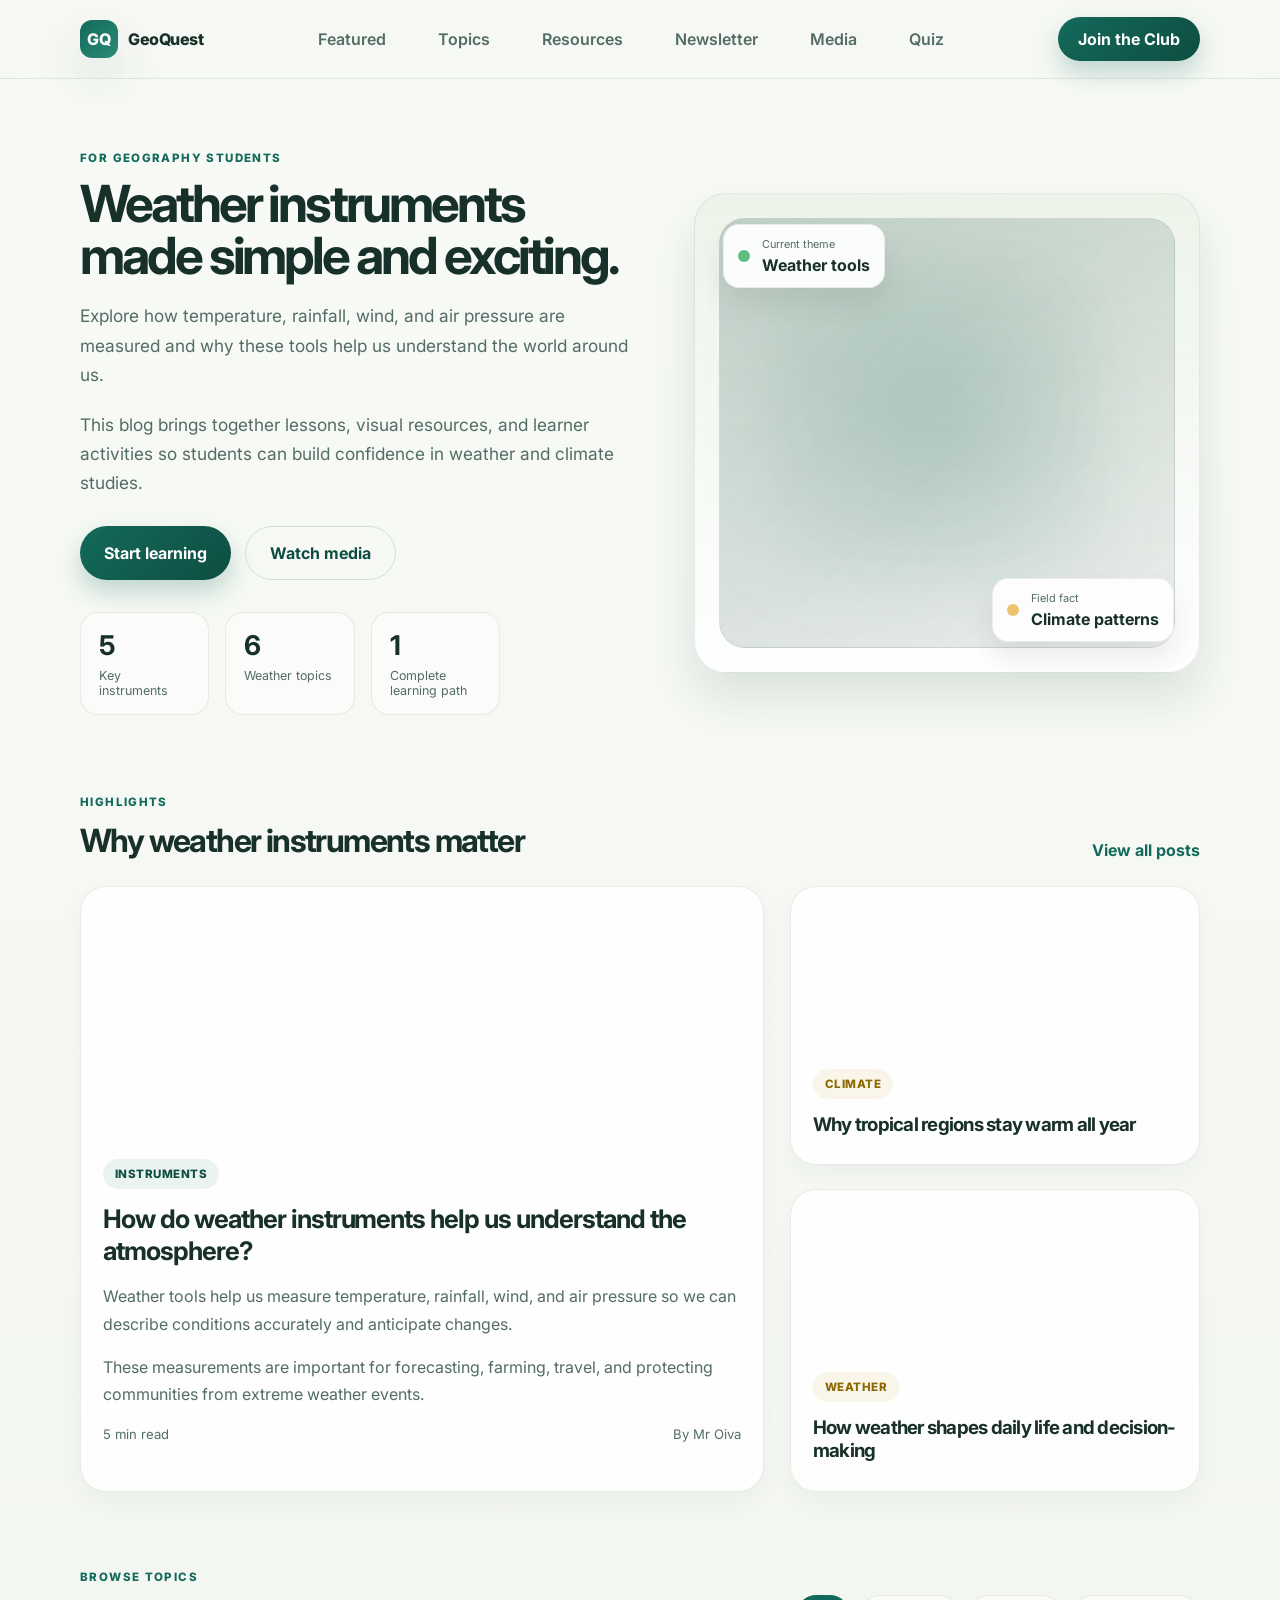
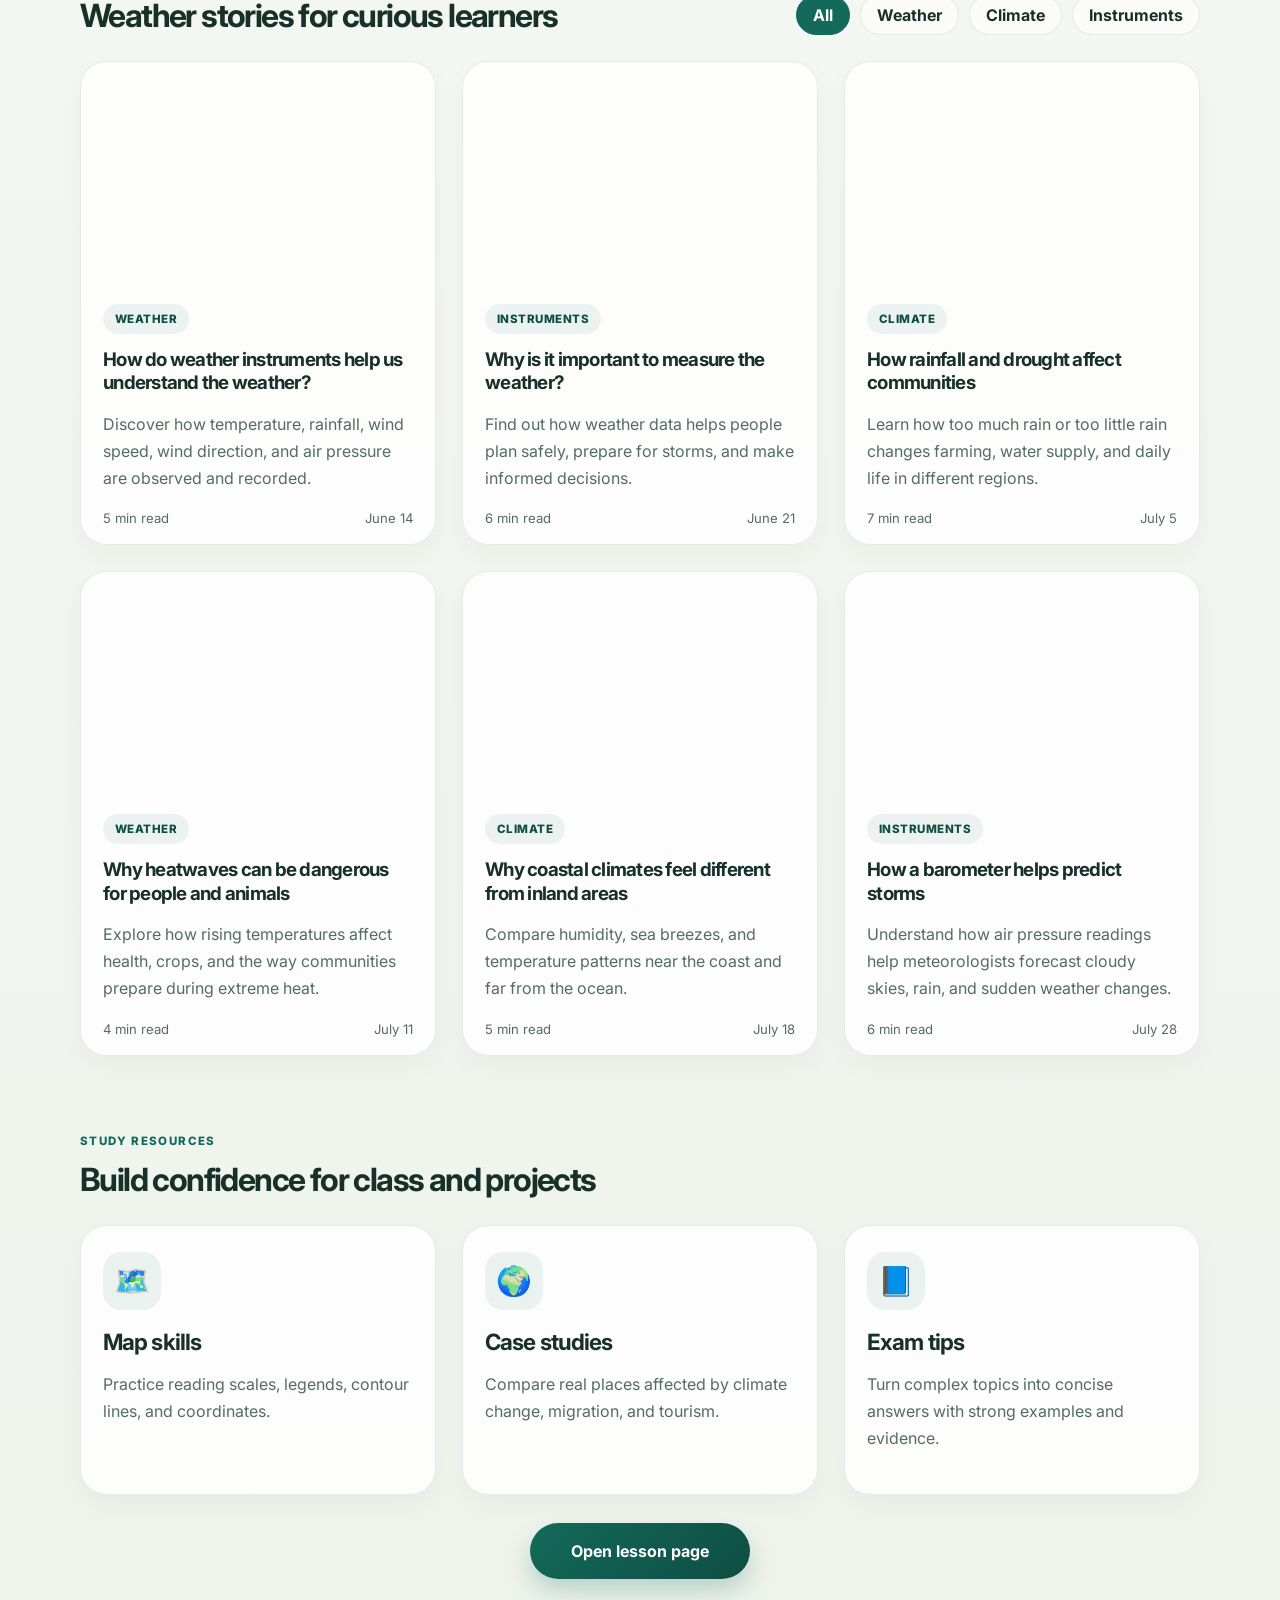
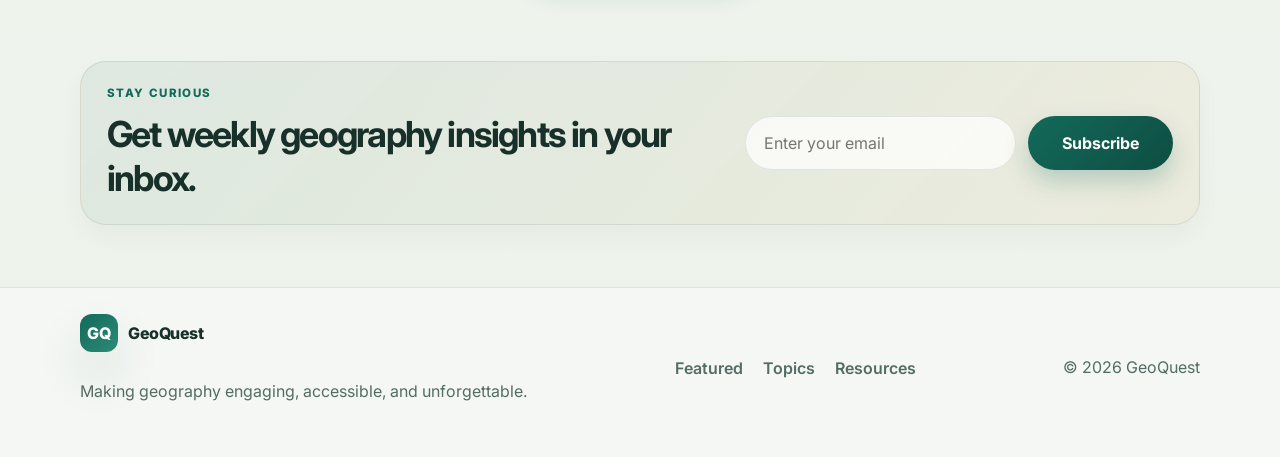
==== index.html @ 45eda1ec "Initial commit: school project files" ====
<!DOCTYPE html>
<html lang="en">
  <head>
    <meta charset="UTF-8" />
    <meta name="viewport" content="width=device-width, initial-scale=1.0" />
    <title>School Project | Geography Blog</title>
    <meta
      name="description"
      content="Educational geography blog for students exploring the Earth, climate, landscapes, and global cultures."
    />
    <link rel="preconnect" href="https://fonts.googleapis.com" />
    <link rel="preconnect" href="https://fonts.gstatic.com" crossorigin />
    <link
      href="https://fonts.googleapis.com/css2?family=Inter:wght@400;500;600;700;800&display=swap"
      rel="stylesheet"
    />
    <link rel="stylesheet" href="styles.css" />
  </head>
  <body>
    <div id="particles" aria-hidden="true"></div>
    <header class="site-header">
      <div class="container nav-wrap">
        <div class="brand">
          <span class="brand-mark">GQ</span>
          <span>GeoQuest</span>
        </div>
        <nav class="main-nav" aria-label="Main navigation">
          <a href="#featured">Featured</a>
          <a href="#topics">Topics</a>
          <a href="#resources">Resources</a>
          <a href="#newsletter">Newsletter</a>
          <a href="multimedia.html">Media</a>
          <a href="interaction.html">Quiz</a>
        </nav>
        <button class="nav-button">Join the Club</button>
      </div>
    </header>

    <main>
      <section class="hero">
        <div class="container hero-grid">
          <div class="hero-copy">
            <p class="eyebrow">For geography students</p>
            <h1>Weather instruments made simple and exciting.</h1>
            <p class="lead">
              Explore how temperature, rainfall, wind, and air pressure are measured and why these tools help us understand the world around us.
            </p>
            <p class="lead">
              This blog brings together lessons, visual resources, and learner activities so students can build confidence in weather and climate studies.
            </p>

            <div class="hero-actions">
              <a href="learning.html" class="primary-btn">Start learning</a>
              <a href="multimedia.html" class="secondary-btn">Watch media</a>
            </div>

            <ul class="hero-stats" aria-label="Key geography stats">
              <li><strong>5</strong><span>Key instruments</span></li>
              <li><strong>6</strong><span>Weather topics</span></li>
              <li><strong>1</strong><span>Complete learning path</span></li>
            </ul>
          </div>

          <div class="hero-visual" aria-label="Geography education illustration">
            <div class="map-card card-glow">
              <div class="map-image"></div>
              <div class="floating-note note-top">
                <span class="dot green"></span>
                <div>
                  <small>Current theme</small>
                  <strong>Weather tools</strong>
                </div>
              </div>
              <div class="floating-note note-bottom">
                <span class="dot gold"></span>
                <div>
                  <small>Field fact</small>
                  <strong>Climate patterns</strong>
                </div>
              </div>
            </div>
          </div>
        </div>
      </section>

      <section class="featured" id="featured">
        <div class="container section-header">
          <div>
            <p class="eyebrow">Highlights</p>
            <h2>Why weather instruments matter</h2>
          </div>
          <a href="#topics">View all posts</a>
        </div>

        <div class="container feature-layout">
          <article class="feature-card large-card">
            <div class="feature-image image-weather-tools"></div>
            <div class="feature-content">
              <span class="badge">Instruments</span>
              <h3>How do weather instruments help us understand the atmosphere?</h3>
              <p>
                Weather tools help us measure temperature, rainfall, wind, and air pressure so we can describe conditions accurately and anticipate changes.
              </p>
              <p>
                These measurements are important for forecasting, farming, travel, and protecting communities from extreme weather events.
              </p>
              <div class="meta-row">
                <span>5 min read</span>
                <span>By Mr Oiva</span>
              </div>
            </div>
          </article>

          <aside class="mini-features">
            <article class="feature-card small-card">
              <div class="mini-thumb thumb-climate"></div>
              <div class="mini-copy">
                <span class="badge alt">Climate</span>
                <h3>Why tropical regions stay warm all year</h3>
              </div>
            </article>

            <article class="feature-card small-card">
              <div class="mini-thumb thumb-river"></div>
              <div class="mini-copy">
                <span class="badge alt">Weather</span>
                <h3>How weather shapes daily life and decision-making</h3>
              </div>
            </article>
          </aside>
        </div>
      </section>

      <section class="topics" id="topics">
        <div class="container section-header">
          <div>
            <p class="eyebrow">Browse topics</p>
            <h2>Weather stories for curious learners</h2>
          </div>
          <div class="filter-bar" aria-label="Article filters">
            <button class="filter-btn active" data-filter="all">All</button>
            <button class="filter-btn" data-filter="weather">Weather</button>
            <button class="filter-btn" data-filter="climate">Climate</button>
            <button class="filter-btn" data-filter="instruments">Instruments</button>
          </div>
        </div>

        <div class="container article-grid">
          <article class="post-card" data-category="weather">
            <div class="post-image image-weather-one"></div>
            <div class="post-body">
              <span class="badge">Weather</span>
              <h3>How do weather instruments help us understand the weather?</h3>
              <p>Discover how temperature, rainfall, wind speed, wind direction, and air pressure are observed and recorded.</p>
              <div class="meta-row">
                <span>5 min read</span>
                <span>June 14</span>
              </div>
            </div>
          </article>

          <article class="post-card" data-category="instruments">
            <div class="post-image image-weather-two"></div>
            <div class="post-body">
              <span class="badge">Instruments</span>
              <h3>Why is it important to measure the weather?</h3>
              <p>Find out how weather data helps people plan safely, prepare for storms, and make informed decisions.</p>
              <div class="meta-row">
                <span>6 min read</span>
                <span>June 21</span>
              </div>
            </div>
          </article>

          <article class="post-card" data-category="climate">
            <div class="post-image image-weather-three"></div>
            <div class="post-body">
              <span class="badge">Climate</span>
              <h3>How rainfall and drought affect communities</h3>
              <p>Learn how too much rain or too little rain changes farming, water supply, and daily life in different regions.</p>
              <div class="meta-row">
                <span>7 min read</span>
                <span>July 5</span>
              </div>
            </div>
          </article>

          <article class="post-card" data-category="weather">
            <div class="post-image image-weather-four"></div>
            <div class="post-body">
              <span class="badge">Weather</span>
              <h3>Why heatwaves can be dangerous for people and animals</h3>
              <p>Explore how rising temperatures affect health, crops, and the way communities prepare during extreme heat.</p>
              <div class="meta-row">
                <span>4 min read</span>
                <span>July 11</span>
              </div>
            </div>
          </article>

          <article class="post-card" data-category="climate">
            <div class="post-image image-weather-five"></div>
            <div class="post-body">
              <span class="badge">Climate</span>
              <h3>Why coastal climates feel different from inland areas</h3>
              <p>Compare humidity, sea breezes, and temperature patterns near the coast and far from the ocean.</p>
              <div class="meta-row">
                <span>5 min read</span>
                <span>July 18</span>
              </div>
            </div>
          </article>

          <article class="post-card" data-category="instruments">
            <div class="post-image image-weather-six"></div>
            <div class="post-body">
              <span class="badge">Instruments</span>
              <h3>How a barometer helps predict storms</h3>
              <p>Understand how air pressure readings help meteorologists forecast cloudy skies, rain, and sudden weather changes.</p>
              <div class="meta-row">
                <span>6 min read</span>
                <span>July 28</span>
              </div>
            </div>
          </article>
        </div>
      </section>

      <section class="resources" id="resources">
        <div class="container section-header">
          <div>
            <p class="eyebrow">Study resources</p>
            <h2>Build confidence for class and projects</h2>
          </div>
        </div>

        <div class="container resource-grid">
          <div class="resource-card">
            <div class="icon">🗺️</div>
            <h3>Map skills</h3>
            <p>Practice reading scales, legends, contour lines, and coordinates.</p>
          </div>
          <div class="resource-card">
            <div class="icon">🌍</div>
            <h3>Case studies</h3>
            <p>Compare real places affected by climate change, migration, and tourism.</p>
          </div>
          <div class="resource-card">
            <div class="icon">📘</div>
            <h3>Exam tips</h3>
            <p>Turn complex topics into concise answers with strong examples and evidence.</p>
          </div>
        </div>

        <div class="container lesson-cta-wrap">
          <a href="learning.html" class="primary-btn lesson-cta-btn">Open lesson page</a>
        </div>
      </section>

      <section class="newsletter" id="newsletter">
        <div class="container newsletter-box">
          <div>
            <p class="eyebrow">Stay curious</p>
            <h2>Get weekly geography insights in your inbox.</h2>
          </div>
          <form class="newsletter-form">
            <input type="email" placeholder="Enter your email" aria-label="Email address" />
            <button type="submit">Subscribe</button>
          </form>
        </div>
      </section>
    </main>

    <footer class="site-footer">
      <div class="container footer-wrap">
        <div>
          <div class="brand footer-brand">
            <span class="brand-mark">GQ</span>
            <span>GeoQuest</span>
          </div>
          <p>Making geography engaging, accessible, and unforgettable.</p>
        </div>
        <div class="footer-links">
          <a href="#featured">Featured</a>
          <a href="#topics">Topics</a>
          <a href="#resources">Resources</a>
        </div>
        <p class="copyright">© <span id="year"></span> GeoQuest</p>
      </div>
    </footer>

    <script src="script.js"></script>
  </body>
</html>
---- styles.css ----
:root {
  --bg: #f4f8f6;
  --bg-strong: #eaf3ef;
  --panel: #ffffff;
  --panel-soft: #f3f8f6;
  --primary: #136a5a;
  --primary-deep: #0e4d42;
  --accent: #f0c96b;
  --secondary: #7cc5b0;
  --ink: #18302a;
  --muted: #536c66;
  --line: rgba(24, 48, 42, 0.09);
  --shadow: 0 24px 48px rgba(18, 68, 58, 0.12);
}

* {
  box-sizing: border-box;
}

html {
  scroll-behavior: smooth;
}

body {
  margin: 0;
  font-family: "Inter", sans-serif;
  background: linear-gradient(180deg, #f8faf6 0%, #edf2eb 100%);
  color: var(--ink);
  position: relative;
  overflow-x: hidden;
}

#particles {
  position: fixed;
  inset: 0;
  pointer-events: none;
  z-index: 0;
  overflow: hidden;
}

#particles .particle {
  position: absolute;
  display: block;
  border-radius: 50%;
  background: rgba(19, 106, 90, 0.35);
  box-shadow: 0 0 12px rgba(19, 106, 90, 0.18);
  opacity: 0;
  animation: floatParticle linear infinite;
}

header,
main,
footer {
  position: relative;
  z-index: 1;
}

a {
  text-decoration: none;
  color: inherit;
}

img {
  max-width: 100%;
  display: block;
}

button,
input {
  font: inherit;
}

.container {
  width: min(1120px, calc(100% - 32px));
  margin: 0 auto;
}

.site-header {
  position: sticky;
  top: 0;
  z-index: 10;
  backdrop-filter: blur(12px);
  background: rgba(246, 248, 243, 0.82);
  border-bottom: 1px solid var(--line);
}

.nav-wrap {
  display: flex;
  align-items: center;
  justify-content: space-between;
  min-height: 78px;
  gap: 20px;
}

.brand {
  display: inline-flex;
  align-items: center;
  gap: 10px;
  font-weight: 800;
  letter-spacing: -0.03em;
}

.brand-mark {
  width: 38px;
  height: 38px;
  border-radius: 12px;
  display: inline-flex;
  align-items: center;
  justify-content: center;
  background: linear-gradient(135deg, var(--primary), #2d8b78);
  color: white;
  box-shadow: var(--shadow);
}

.main-nav {
  display: flex;
  align-items: center;
  gap: 26px;
  color: var(--muted);
  font-weight: 600;
}

.main-nav a {
  position: relative;
  transition: color 0.2s ease, background-color 0.2s ease, border-color 0.2s ease;
  padding: 9px 12px;
  border-radius: 999px;
  border: 1px solid transparent;
}

.main-nav a::after {
  content: "";
  position: absolute;
  left: 12px;
  right: 12px;
  bottom: 4px;
  height: 2px;
  background: var(--primary);
  transform: scaleX(0);
  transform-origin: center;
  transition: transform 0.2s ease;
}

.main-nav a:hover,
.main-nav a:focus-visible,
.main-nav a.active {
  background: rgba(19, 106, 90, 0.08);
  border-color: rgba(19, 106, 90, 0.1);
  color: var(--primary-deep);
}

.main-nav a:hover::after,
.main-nav a:focus-visible::after,
.main-nav a.active::after {
  transform: scaleX(1);
}

.quiz-top-nav {
  display: inline-flex;
  align-items: center;
  gap: 10px;
  padding: 8px 12px;
  background: rgba(255, 255, 255, 0.55);
  border: 1px solid rgba(19, 106, 90, 0.08);
  border-radius: 999px;
}

.nav-page-tag {
  display: inline-flex;
  align-items: center;
  justify-content: center;
  min-height: 32px;
  padding: 0 14px;
  background: linear-gradient(135deg, var(--primary), var(--primary-deep));
  color: white;
  border-radius: 999px;
  font-size: 0.72rem;
  font-weight: 800;
  letter-spacing: 0.08em;
  text-transform: uppercase;
  box-shadow: 0 10px 20px rgba(19, 106, 90, 0.18);
}

.main-nav a:hover,
.footer-links a:hover {
  color: var(--primary);
}

.nav-button,
.primary-btn,
.secondary-btn,
.newsletter-form button {
  border: none;
  border-radius: 999px;
  cursor: pointer;
  transition: transform 0.2s ease, box-shadow 0.2s ease;
}

.nav-button,
.primary-btn,
.newsletter-form button {
  background: linear-gradient(135deg, var(--primary), var(--primary-deep));
  color: white;
  box-shadow: 0 12px 25px rgba(29, 111, 95, 0.25);
}

.nav-button {
  padding: 12px 20px;
  font-weight: 700;
}

.primary-btn,
.secondary-btn {
  display: inline-flex;
  align-items: center;
  justify-content: center;
  padding: 16px 24px;
  font-weight: 700;
}

.secondary-btn {
  background: transparent;
  color: var(--primary-deep);
  border: 1px solid rgba(19, 79, 69, 0.15);
  box-shadow: none;
}

.nav-button:hover,
.primary-btn:hover,
.secondary-btn:hover,
.newsletter-form button:hover,
.filter-btn:hover {
  transform: translateY(-1px);
}

.hero {
  padding: 72px 0 32px;
}

.hero-grid {
  display: grid;
  grid-template-columns: 1.05fr 0.95fr;
  gap: 54px;
  align-items: center;
}

.eyebrow {
  margin: 0 0 12px;
  color: var(--primary);
  text-transform: uppercase;
  letter-spacing: 0.12em;
  font-size: 0.72rem;
  font-weight: 800;
}

.hero-copy h1 {
  font-size: clamp(2.4rem, 4vw, 4.5rem);
  line-height: 1.02;
  letter-spacing: -0.06em;
  margin: 0;
}

.lead {
  font-size: 1.08rem;
  line-height: 1.7;
  color: var(--muted);
  max-width: 590px;
  margin-top: 20px;
}

.hero-actions {
  display: flex;
  flex-wrap: wrap;
  gap: 14px;
  margin-top: 28px;
}

.hero-stats {
  list-style: none;
  padding: 0;
  margin: 32px 0 0;
  display: grid;
  grid-template-columns: repeat(3, minmax(90px, 1fr));
  gap: 16px;
  max-width: 420px;
}

.hero-stats li {
  background: rgba(255, 255, 255, 0.52);
  border: 1px solid var(--line);
  border-radius: 18px;
  padding: 16px 18px;
}

.hero-stats strong {
  display: block;
  font-size: 1.7rem;
  letter-spacing: -0.05em;
}

.hero-stats span {
  display: block;
  font-size: 0.78rem;
  color: var(--muted);
  margin-top: 6px;
}

.hero-visual {
  display: flex;
  justify-content: center;
}

.map-card {
  position: relative;
  width: min(100%, 520px);
  min-height: 480px;
  border-radius: 32px;
  background: linear-gradient(180deg, rgba(234, 242, 231, 0.8), rgba(255, 255, 255, 0.9));
  border: 1px solid var(--line);
  padding: 24px;
  box-shadow: var(--shadow);
}

.card-glow {
  position: relative;
}

.card-glow::before {
  content: "";
  position: absolute;
  inset: 12% 18% 18% 12%;
  background: radial-gradient(circle, rgba(29, 111, 95, 0.22), rgba(29, 111, 95, 0));
  filter: blur(30px);
}

.map-image {
  position: relative;
  height: 100%;
  min-height: 430px;
  border-radius: 26px;
  background:
    linear-gradient(135deg, rgba(10, 64, 55, 0.2), rgba(28, 42, 34, 0.08)),
    url("https://images.unsplash.com/photo-1504608524841-42fe6f032b4b?auto=format&fit=crop&w=1200&q=80") center/cover no-repeat;
  border: 1px solid rgba(28, 42, 34, 0.06);
}

.floating-note {
  position: absolute;
  display: inline-flex;
  align-items: center;
  gap: 12px;
  background: rgba(255, 255, 255, 0.94);
  border: 1px solid rgba(28, 42, 34, 0.08);
  box-shadow: 0 16px 28px rgba(28, 42, 34, 0.09);
  border-radius: 16px;
  padding: 12px 14px;
}

.note-top {
  top: 30px;
  left: 28px;
}

.note-bottom {
  right: 25px;
  bottom: 30px;
}

.dot {
  width: 12px;
  height: 12px;
  border-radius: 50%;
  display: inline-block;
}

.dot.green {
  background: #5dbd7d;
}

.dot.gold {
  background: #ecc46d;
}

.floating-note small {
  display: block;
  color: var(--muted);
  font-size: 0.68rem;
  margin-bottom: 4px;
}

.featured,
.topics,
.resources {
  padding: 48px 0 30px;
}

.section-header {
  display: flex;
  align-items: end;
  justify-content: space-between;
  gap: 16px;
  margin-bottom: 26px;
}

.section-header h2 {
  margin: 0;
  font-size: clamp(2rem, 2.5vw, 2.7rem);
  letter-spacing: -0.05em;
}

.section-header a {
  color: var(--primary);
  font-weight: 700;
}

.feature-layout {
  display: grid;
  grid-template-columns: 1.5fr 0.9fr;
  gap: 26px;
}

.feature-card,
.post-card,
.resource-card,
.newsletter-box {
  background: rgba(255, 255, 255, 0.8);
  border: 1px solid var(--line);
  border-radius: 26px;
  overflow: hidden;
  box-shadow: 0 10px 24px rgba(28, 42, 34, 0.04);
}

.large-card {
  display: grid;
}

.feature-image,
.post-image,
.mini-thumb {
  min-height: 220px;
  background-size: cover;
  background-position: center;
}

.image-weather-tools {
  background-image: url("https://images.unsplash.com/photo-1521295121783-8a321d551ad2?auto=format&fit=crop&w=1200&q=80");
}

.image-weather-one {
  background-image: url("https://images.unsplash.com/photo-1504608524841-42fe6f032b4b?auto=format&fit=crop&w=1200&q=80");
}

.image-weather-two {
  background-image: url("https://images.unsplash.com/photo-1482192505345-5655af888cc4?auto=format&fit=crop&w=1200&q=80");
}

.image-weather-three {
  background-image: url("https://images.unsplash.com/photo-1473448912268-2022ce9509d8?auto=format&fit=crop&w=1200&q=80");
}

.image-weather-four {
  background-image: url("https://images.unsplash.com/photo-1500530855697-b586d89ba3ee?auto=format&fit=crop&w=1200&q=80");
}

.image-weather-five {
  background-image: url("https://images.unsplash.com/photo-1493246507139-91e8fad9978e?auto=format&fit=crop&w=1200&q=80");
}

.image-weather-six {
  background-image: url("https://images.unsplash.com/photo-1501785888041-af3ef285b470?auto=format&fit=crop&w=1200&q=80");
}

.thumb-climate {
  background-image: url("https://images.unsplash.com/photo-1500375592092-40eb2168fd21?auto=format&fit=crop&w=900&q=80");
  min-height: 160px;
}

.thumb-river {
  background-image: url("https://images.unsplash.com/photo-1506744038136-46273834b3fb?auto=format&fit=crop&w=900&q=80");
  min-height: 160px;
}

.feature-content,
.post-body,
.mini-copy {
  padding: 22px 22px 18px;
}

.badge {
  display: inline-flex;
  align-items: center;
  justify-content: center;
  padding: 7px 12px;
  min-height: 30px;
  border-radius: 999px;
  background: rgba(29, 111, 95, 0.08);
  color: var(--primary-deep);
  font-size: 0.72rem;
  font-weight: 800;
  letter-spacing: 0.04em;
  text-transform: uppercase;
}

.badge.alt {
  background: rgba(223, 177, 93, 0.12);
  color: #8d6903;
}

.feature-content h3,
.post-body h3,
.mini-copy h3 {
  margin: 14px 0 10px;
  line-height: 1.25;
  letter-spacing: -0.04em;
}

.feature-content h3 {
  font-size: clamp(1.5rem, 2vw, 2.1rem);
}

.feature-content p,
.post-body p,
.resource-card p,
.site-footer p {
  color: var(--muted);
  line-height: 1.7;
}

.meta-row {
  display: flex;
  justify-content: space-between;
  gap: 12px;
  color: var(--muted);
  font-size: 0.82rem;
  margin-top: 18px;
  flex-wrap: wrap;
}

.mini-features {
  display: grid;
  gap: 24px;
}

.small-card {
  display: grid;
  grid-template-columns: 1fr;
}

.filter-bar {
  display: flex;
  gap: 10px;
  flex-wrap: wrap;
}

.filter-btn {
  border: 1px solid var(--line);
  background: rgba(255, 255, 255, 0.65);
  color: var(--ink);
  border-radius: 999px;
  padding: 9px 16px;
  font-weight: 700;
  cursor: pointer;
}

.filter-btn.active {
  background: var(--primary);
  border-color: var(--primary);
  color: white;
}

.article-grid {
  display: grid;
  grid-template-columns: repeat(3, minmax(0, 1fr));
  gap: 26px;
}

.post-card {
  transition: transform 0.22s ease, box-shadow 0.22s ease;
}

.post-card:hover {
  transform: translateY(-4px);
  box-shadow: 0 20px 35px rgba(28, 42, 34, 0.07);
}

.post-card.hidden {
  display: none;
}

.resource-grid {
  display: grid;
  grid-template-columns: repeat(3, minmax(0, 1fr));
  gap: 26px;
}

.resource-card {
  padding: 26px 22px;
}

.icon {
  width: 58px;
  height: 58px;
  display: flex;
  align-items: center;
  justify-content: center;
  border-radius: 18px;
  background: rgba(29, 111, 95, 0.08);
  font-size: 1.8rem;
  margin-bottom: 18px;
}

.resource-card h3 {
  margin: 0 0 10px;
  font-size: 1.4rem;
  letter-spacing: -0.04em;
}

.lesson-cta-wrap {
  display: flex;
  justify-content: center;
  margin-top: 28px;
}

.lesson-cta-btn {
  min-width: 220px;
  padding: 18px 28px;
}

.newsletter {
  padding: 52px 0 62px;
}

.newsletter-box {
  display: flex;
  align-items: center;
  justify-content: space-between;
  gap: 26px;
  padding: 24px 26px;
  background: linear-gradient(135deg, rgba(29, 111, 95, 0.08), rgba(223, 177, 93, 0.1));
}

.newsletter-box h2 {
  margin: 0;
  font-size: clamp(1.8rem, 2.8vw, 2.8rem);
  letter-spacing: -0.05em;
}

.newsletter-form {
  display: flex;
  align-items: center;
  gap: 12px;
  width: min(100%, 460px);
}

.newsletter-form input {
  width: 100%;
  min-height: 54px;
  border: 1px solid rgba(28, 42, 34, 0.1);
  border-radius: 999px;
  padding: 0 18px;
  background: rgba(255, 255, 255, 0.72);
  color: var(--ink);
}

.newsletter-form button {
  min-width: 145px;
  min-height: 54px;
  font-weight: 700;
}

.site-footer {
  border-top: 1px solid var(--line);
  background: rgba(255, 255, 255, 0.4);
  padding: 26px 0 36px;
}

.footer-wrap {
  display: flex;
  align-items: center;
  justify-content: space-between;
  gap: 18px;
  flex-wrap: wrap;
}

.footer-brand {
  margin-bottom: 10px;
}

.footer-links {
  display: flex;
  gap: 20px;
  color: var(--muted);
  font-weight: 600;
}

.copyright {
  margin: 0;
  color: var(--muted);
}

.media-grid,
.quiz-grid,
.resource-link-grid {
  display: grid;
  grid-template-columns: repeat(3, minmax(0, 1fr));
  gap: 26px;
}

.quiz-grid {
  grid-template-columns: minmax(0, 1.7fr) minmax(260px, 0.85fr);
  align-items: start;
}

.media-card,
.quiz-card,
.quiz-panel,
.resource-link-card {
  background: rgba(255, 255, 255, 0.82);
  border: 1px solid var(--line);
  border-radius: 26px;
  box-shadow: 0 12px 24px rgba(28, 42, 34, 0.04);
  overflow: hidden;
}

.quiz-card {
  background: linear-gradient(180deg, rgba(255, 255, 255, 0.92), rgba(240, 246, 243, 0.9));
  border: 1px solid rgba(19, 106, 90, 0.08);
}

.media-card {
  display: flex;
  flex-direction: column;
}

.media-visual {
  min-height: 220px;
  background-size: cover;
  background-position: center;
}

.media-visual.video-one {
  background-image: url("https://images.unsplash.com/photo-1500375592092-40eb2168fd21?auto=format&fit=crop&w=1200&q=80");
}

.media-visual.video-two {
  background-image: url("https://images.unsplash.com/photo-1470770841072-f978cf4d019e?auto=format&fit=crop&w=1200&q=80");
}

.media-visual.video-three {
  background-image: url("https://images.unsplash.com/photo-1464822759023-fed622ff2c3b?auto=format&fit=crop&w=1200&q=80");
}

.media-copy {
  padding: 22px;
}

.media-copy h3,
.quiz-card h3,
.quiz-panel h3 {
  margin: 12px 0 10px;
  letter-spacing: -0.04em;
}

.video-frame {
  width: 100%;
  min-height: 220px;
  border: 0;
  border-radius: 18px 18px 0 0;
  background: #dfeae4;
}

.video-embed-grid {
  display: grid;
  grid-template-columns: repeat(3, minmax(0, 1fr));
  gap: 26px;
}

.video-embed-card {
  background: rgba(255, 255, 255, 0.82);
  border: 1px solid var(--line);
  border-radius: 24px;
  overflow: hidden;
  box-shadow: 0 12px 24px rgba(28, 42, 34, 0.04);
}

.video-embed-copy {
  padding: 18px 18px 20px;
}

.video-embed-copy h3 {
  margin: 12px 0 0;
  font-size: 1.35rem;
  letter-spacing: -0.04em;
}

.resource-link-card {
  display: block;
  padding: 24px 22px;
  transition: transform 0.2s ease, box-shadow 0.2s ease;
}

.resource-link-card:hover,
.resource-link-card:focus-visible {
  transform: translateY(-4px);
  box-shadow: 0 18px 32px rgba(28, 42, 34, 0.08);
}

.resource-link-card h3 {
  margin: 14px 0 10px;
  font-size: 1.5rem;
  letter-spacing: -0.04em;
}

.resource-link-card p {
  margin: 0;
  color: var(--muted);
  line-height: 1.7;
}

.quiz-panel {
  padding: 26px;
  background: linear-gradient(180deg, rgba(255, 255, 255, 0.92), rgba(246, 248, 243, 0.9));
  border: 1px solid rgba(19, 106, 90, 0.08);
}

.quiz-header-row {
  display: flex;
  align-items: flex-start;
  justify-content: space-between;
  gap: 16px;
  margin-bottom: 18px;
}

.quiz-title-wrap {
  display: grid;
  gap: 10px;
}

.quiz-header-row h3 {
  margin: 0;
  font-size: clamp(1.7rem, 2vw, 2.2rem);
  letter-spacing: -0.05em;
}

.quiz-score-chip {
  display: inline-flex;
  align-items: center;
  justify-content: center;
  min-height: 36px;
  padding: 0 14px;
  border-radius: 999px;
  background: rgba(19, 106, 90, 0.08);
  border: 1px solid rgba(19, 106, 90, 0.08);
  color: var(--primary-deep);
  font-size: 0.8rem;
  font-weight: 800;
  letter-spacing: 0.04em;
  text-transform: uppercase;
}

.quiz-brief {
  margin-bottom: 18px;
  padding: 16px 18px;
  border-radius: 18px;
  background: linear-gradient(135deg, rgba(19, 106, 90, 0.05), rgba(240, 201, 107, 0.08));
  border: 1px solid rgba(19, 106, 90, 0.08);
}

.quiz-brief p {
  margin: 0;
  color: var(--muted);
  line-height: 1.7;
}

.quiz-section-label {
  margin: 10px 0 2px;
  color: var(--primary-deep);
  font-size: 0.78rem;
  font-weight: 800;
  letter-spacing: 0.12em;
  text-transform: uppercase;
}

.quiz-form {
  display: grid;
  gap: 18px;
}

.quiz-question {
  border: 1px solid rgba(24, 48, 42, 0.08);
  border-radius: 20px;
  padding: 18px 18px 16px;
  background: rgba(255, 255, 255, 0.72);
  box-shadow: inset 0 1px 0 rgba(255, 255, 255, 0.6);
}

.quiz-question h4 {
  margin: 0 0 12px;
  font-size: 1.05rem;
}

.quiz-options {
  display: grid;
  gap: 10px;
}

.quiz-options label {
  display: flex;
  align-items: center;
  gap: 10px;
  padding: 11px 12px;
  border-radius: 12px;
  background: white;
  border: 1px solid rgba(28, 42, 34, 0.06);
  color: var(--ink);
  font-weight: 500;
  transition: border-color 0.2s ease, background 0.2s ease, transform 0.2s ease;
}

.quiz-options label:hover {
  border-color: rgba(19, 106, 90, 0.18);
  background: rgba(19, 106, 90, 0.02);
  transform: translateX(2px);
}

.question-feedback {
  margin-top: 10px;
  font-size: 0.92rem;
  font-weight: 600;
}

.question-feedback.correct {
  color: #1d6f5f;
}

.question-feedback.error {
  color: #a63d3d;
}

.mini-study-list {
  display: grid;
  gap: 14px;
  margin-top: 18px;
}

.mini-study-list div {
  display: grid;
  grid-template-columns: 38px 1fr;
  gap: 10px;
  align-items: start;
  padding: 12px 10px;
  border-radius: 14px;
  background: rgba(19, 106, 90, 0.04);
  border: 1px solid rgba(19, 106, 90, 0.06);
}

.mini-study-list strong {
  width: 36px;
  height: 36px;
  border-radius: 12px;
  font-size: 1.2rem;
  display: inline-flex;
  align-items: center;
  justify-content: center;
  background: rgba(19, 106, 90, 0.08);
}

.mini-study-list span {
  color: var(--muted);
  line-height: 1.6;
}

.quiz-tip-grid {
  display: grid;
  grid-template-columns: repeat(3, minmax(0, 1fr));
  gap: 12px;
  margin-top: 20px;
}

.quiz-tip-grid div {
  display: grid;
  gap: 8px;
  padding: 14px 12px;
  border-radius: 16px;
  background: linear-gradient(135deg, rgba(240, 201, 107, 0.12), rgba(19, 106, 90, 0.04));
  border: 1px solid rgba(240, 201, 107, 0.15);
  text-align: center;
}

.quiz-tip-grid strong {
  font-size: 1.5rem;
  color: var(--primary-deep);
}

.quiz-tip-grid span {
  color: var(--muted);
  font-weight: 600;
  font-size: 0.8rem;
}

.full-width-info {
  display: grid;
  grid-template-columns: repeat(2, minmax(0, 1fr));
  gap: 26px;
  margin-top: 8px;
}

.info-block {
  background: rgba(255, 255, 255, 0.8);
  border: 1px solid var(--line);
  border-radius: 26px;
  padding: 24px 22px;
  box-shadow: 0 10px 24px rgba(28, 42, 34, 0.04);
}

.info-block h3 {
  margin: 14px 0 10px;
  font-size: 1.7rem;
  letter-spacing: -0.04em;
}

.info-block p {
  margin: 0;
  color: var(--muted);
  line-height: 1.7;
}

.assessment-links-panel {
  background: linear-gradient(135deg, rgba(19, 106, 90, 0.05), rgba(255, 255, 255, 0.85));
  border: 1px solid rgba(19, 106, 90, 0.1);
  border-radius: 28px;
  padding: 26px;
  box-shadow: 0 12px 24px rgba(28, 42, 34, 0.04);
}

.assessment-links-header {
  display: flex;
  align-items: center;
  gap: 12px;
  margin-bottom: 20px;
}

.assessment-links-header h3 {
  margin: 0;
  font-size: clamp(1.7rem, 2vw, 2.2rem);
  letter-spacing: -0.04em;
}

.assessment-links-grid {
  display: flex;
  flex-wrap: wrap;
  gap: 16px;
}

.assessment-link {
  display: inline-flex;
  align-items: center;
  justify-content: center;
  min-height: 56px;
  padding: 0 22px;
  border-radius: 999px;
  border: 1px solid rgba(19, 106, 90, 0.15);
  background: rgba(255, 255, 255, 0.9);
  color: var(--primary-deep);
  font-weight: 800;
  transition: transform 0.2s ease, box-shadow 0.2s ease;
}

.assessment-link.primary {
  background: linear-gradient(135deg, var(--primary), var(--primary-deep));
  color: white;
  border-color: transparent;
  box-shadow: 0 12px 25px rgba(29, 111, 95, 0.25);
}

.assessment-link:hover,
.assessment-link:focus-visible {
  transform: translateY(-2px);
  box-shadow: 0 14px 22px rgba(19, 106, 90, 0.12);
}

.discussion-panel {
  background: linear-gradient(135deg, rgba(19, 106, 90, 0.04), rgba(240, 201, 107, 0.08));
  border: 1px solid rgba(19, 106, 90, 0.1);
  border-radius: 28px;
  padding: 26px;
  box-shadow: 0 12px 24px rgba(28, 42, 34, 0.04);
}

.discussion-header {
  display: flex;
  align-items: center;
  gap: 12px;
  margin-bottom: 20px;
}

.discussion-header h3 {
  margin: 0;
  font-size: clamp(1.8rem, 2vw, 2.2rem);
  letter-spacing: -0.04em;
}

.discussion-grid {
  display: grid;
  grid-template-columns: repeat(2, minmax(0, 1fr));
  gap: 18px;
}

.discussion-card {
  background: rgba(255, 255, 255, 0.82);
  border: 1px solid rgba(24, 48, 42, 0.08);
  border-radius: 20px;
  padding: 18px 18px 16px;
}

.discussion-card h4 {
  margin: 0 0 10px;
  font-size: 1.08rem;
  line-height: 1.4;
}

.discussion-card p {
  margin: 0;
  color: var(--muted);
  line-height: 1.7;
}

.quiz-result {
  display: inline-flex;
  align-items: center;
  justify-content: center;
  min-height: 48px;
  border-radius: 999px;
  padding: 0 18px;
  background: rgba(29, 111, 95, 0.08);
  color: var(--primary-deep);
  font-weight: 800;
}

.quiz-actions {
  display: flex;
  gap: 12px;
  flex-wrap: wrap;
  margin-top: 8px;
}

.quiz-reset-btn {
  min-width: 150px;
}

@media (max-width: 900px) {
  .media-grid,
  .quiz-grid {
    grid-template-columns: 1fr;
  }
}

@media (max-width: 900px) {
  .hero-grid,
  .feature-layout,
  .article-grid,
  .resource-grid,
  .newsletter-box {
    grid-template-columns: 1fr;
    display: grid;
  }

  .feature-layout {
    display: grid;
  }

  .newsletter-box {
    align-items: start;
  }
}

@media (max-width: 680px) {
  .main-nav {
    display: none;
  }

  .nav-wrap {
    justify-content: space-between;
  }

  .hero {
    padding-top: 52px;
  }

  .section-header {
    align-items: start;
    flex-direction: column;
  }

  .newsletter-form {
    flex-direction: column;
    width: 100%;
  }

  .newsletter-form button {
    width: 100%;
  }

  .hero-stats {
    grid-template-columns: 1fr;
  }
}

.learning-page {
  background: linear-gradient(180deg, #f8faf6 0%, #edf2eb 100%);
}

.page-hero {
  padding: 72px 0 36px;
}

.page-hero-inner {
  display: grid;
  grid-template-columns: 1.05fr 0.95fr;
  gap: 32px;
  align-items: center;
}

.page-badge {
  display: inline-flex;
  align-items: center;
  gap: 8px;
  border-radius: 999px;
  background: rgba(29, 111, 95, 0.08);
  color: var(--primary-deep);
  font-size: 0.72rem;
  font-weight: 800;
  letter-spacing: 0.08em;
  text-transform: uppercase;
  padding: 8px 12px;
}

.page-hero h1 {
  margin: 16px 0 14px;
  font-size: clamp(2.2rem, 4vw, 4rem);
  letter-spacing: -0.06em;
  line-height: 1.04;
}

.page-hero p {
  margin: 0;
  color: var(--muted);
  line-height: 1.7;
  font-size: 1.05rem;
}

.page-hero-card {
  background: rgba(255, 255, 255, 0.78);
  border: 1px solid var(--line);
  border-radius: 28px;
  padding: 26px;
  box-shadow: 0 16px 30px rgba(28, 42, 34, 0.06);
}

.page-hero-card h3 {
  margin: 0 0 18px;
  font-size: 1.5rem;
  letter-spacing: -0.04em;
}

.lesson-checklist {
  list-style: none;
  padding: 0;
  margin: 0;
  display: grid;
  gap: 14px;
}

.lesson-checklist li {
  display: flex;
  align-items: flex-start;
  gap: 10px;
  color: var(--ink);
  font-weight: 600;
}

.lesson-checklist li::before {
  content: "✓";
  width: 24px;
  height: 24px;
  border-radius: 50%;
  background: rgba(29, 111, 95, 0.12);
  color: var(--primary-deep);
  display: inline-flex;
  align-items: center;
  justify-content: center;
  flex-shrink: 0;
}

.learning-section {
  padding: 18px 0 54px;
}

.content-grid {
  display: grid;
  grid-template-columns: repeat(3, minmax(0, 1fr));
  gap: 26px;
}

.lesson-card,
.instrument-card,
.learning-cta {
  background: rgba(255, 255, 255, 0.8);
  border: 1px solid var(--line);
  border-radius: 26px;
  overflow: hidden;
  box-shadow: 0 10px 24px rgba(28, 42, 34, 0.04);
}

.lesson-card {
  padding: 24px 22px;
}

.lesson-card h3,
.instrument-card h3 {
  margin: 12px 0 10px;
  font-size: 1.5rem;
  letter-spacing: -0.04em;
}

.lesson-card p,
.instrument-card p,
.learning-cta p {
  margin: 0;
  color: var(--muted);
  line-height: 1.7;
}

.instrument-list {
  margin-top: 18px;
  display: grid;
  gap: 18px;
}

.instrument-card {
  display: grid;
  grid-template-columns: 100px 1fr;
  gap: 18px;
  padding: 18px;
  align-items: center;
}

.instrument-icon {
  width: 100%;
  height: 100px;
  border-radius: 20px;
  display: flex;
  align-items: center;
  justify-content: center;
  font-size: 2.2rem;
  background: linear-gradient(135deg, rgba(29, 111, 95, 0.12), rgba(223, 177, 93, 0.18));
}

.learning-cta {
  margin-top: 26px;
  padding: 26px 24px;
  display: flex;
  align-items: center;
  justify-content: space-between;
  gap: 22px;
  background: linear-gradient(135deg, rgba(29, 111, 95, 0.08), rgba(223, 177, 93, 0.1));
}

.learning-cta h3 {
  margin: 0 0 8px;
  font-size: clamp(1.6rem, 2.1vw, 2.4rem);
  letter-spacing: -0.05em;
}

@media (max-width: 900px) {
  .page-hero-inner,
  .content-grid,
  .learning-cta {
    grid-template-columns: 1fr;
    display: grid;
  }

  .learning-cta {
    align-items: start;
  }
}

@media (max-width: 680px) {
  .instrument-card {
    grid-template-columns: 1fr;
    text-align: center;
  }

  .instrument-icon {
    width: 80px;
    height: 80px;
    margin: 0 auto;
  }
}

@keyframes floatParticle {
  0% {
    transform: translate3d(0, 0, 0) scale(0.8);
    opacity: 0;
  }
  15% {
    opacity: 0.7;
  }
  50% {
    transform: translate3d(var(--drift-x), -80px, 0) scale(1.2);
    opacity: 0.55;
  }
  100% {
    transform: translate3d(calc(var(--drift-x) * 1.6), -180px, 0) scale(0.8);
    opacity: 0;
  }
}
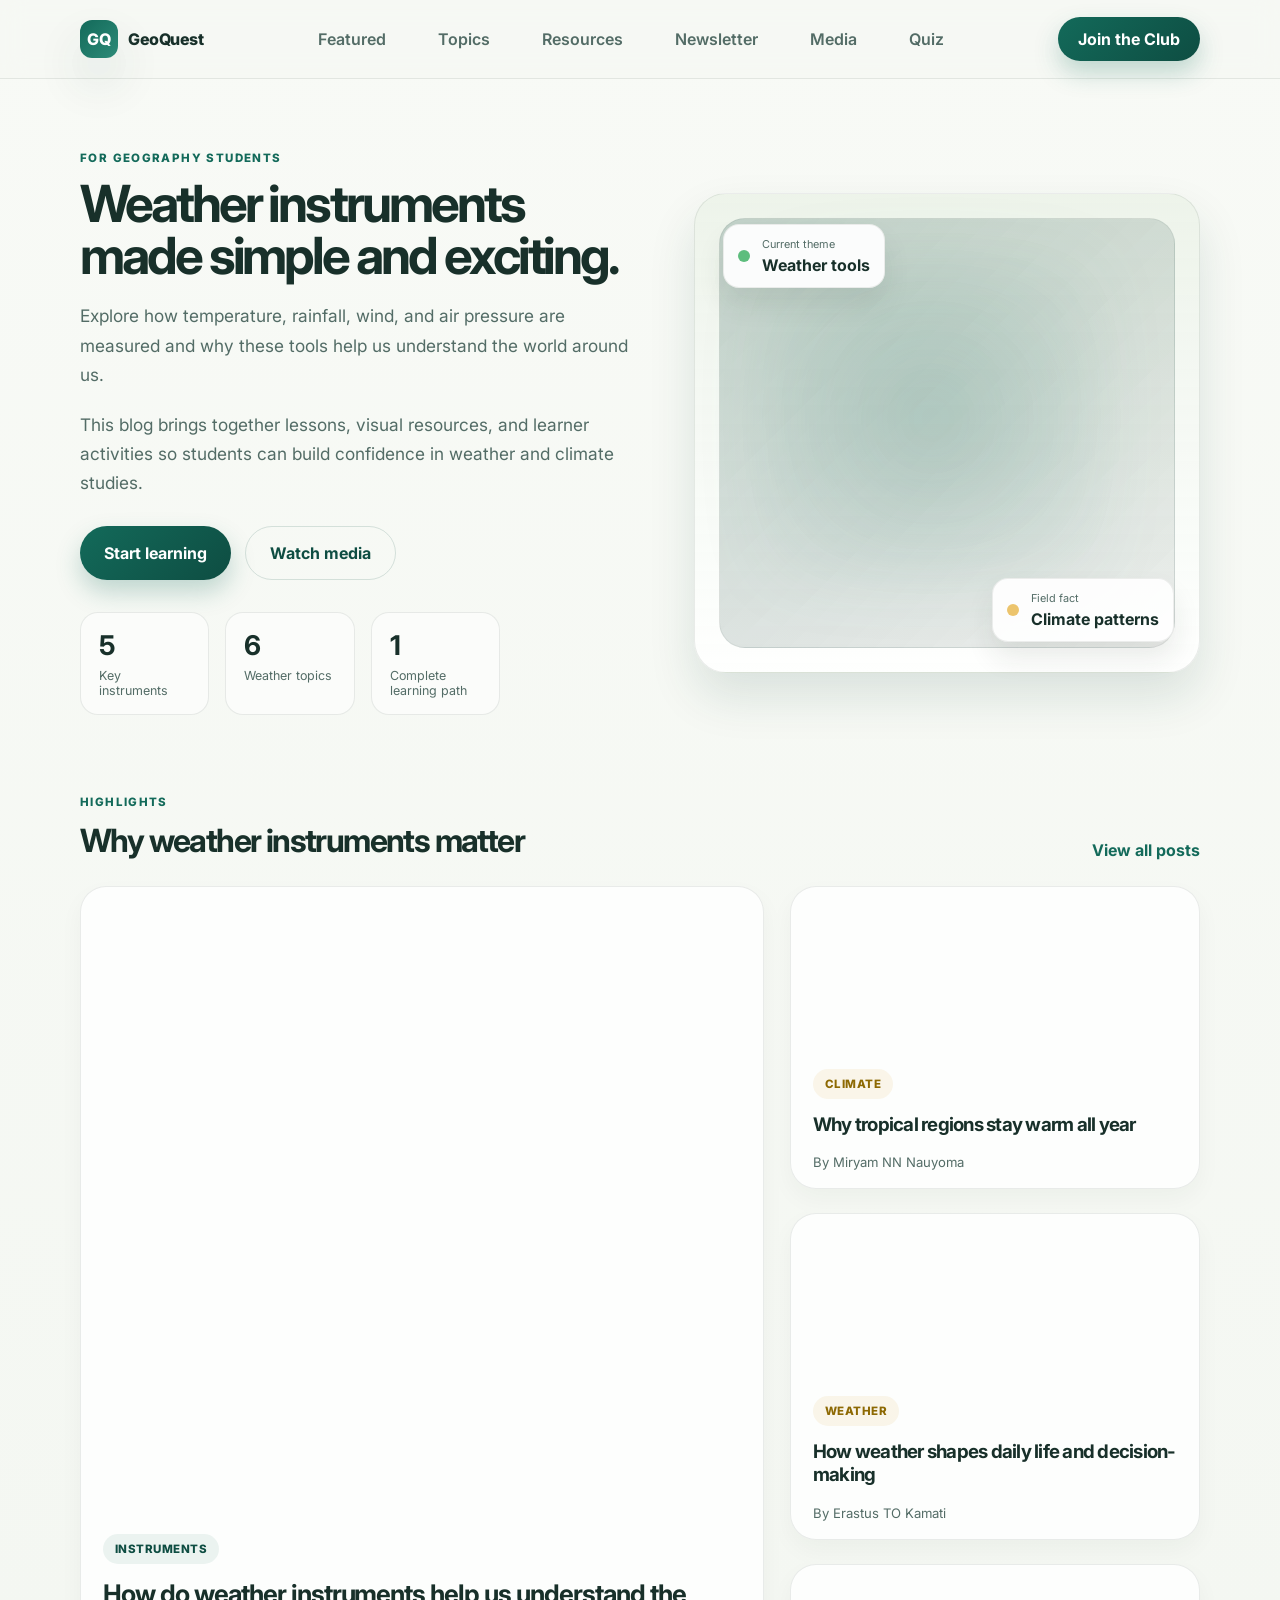
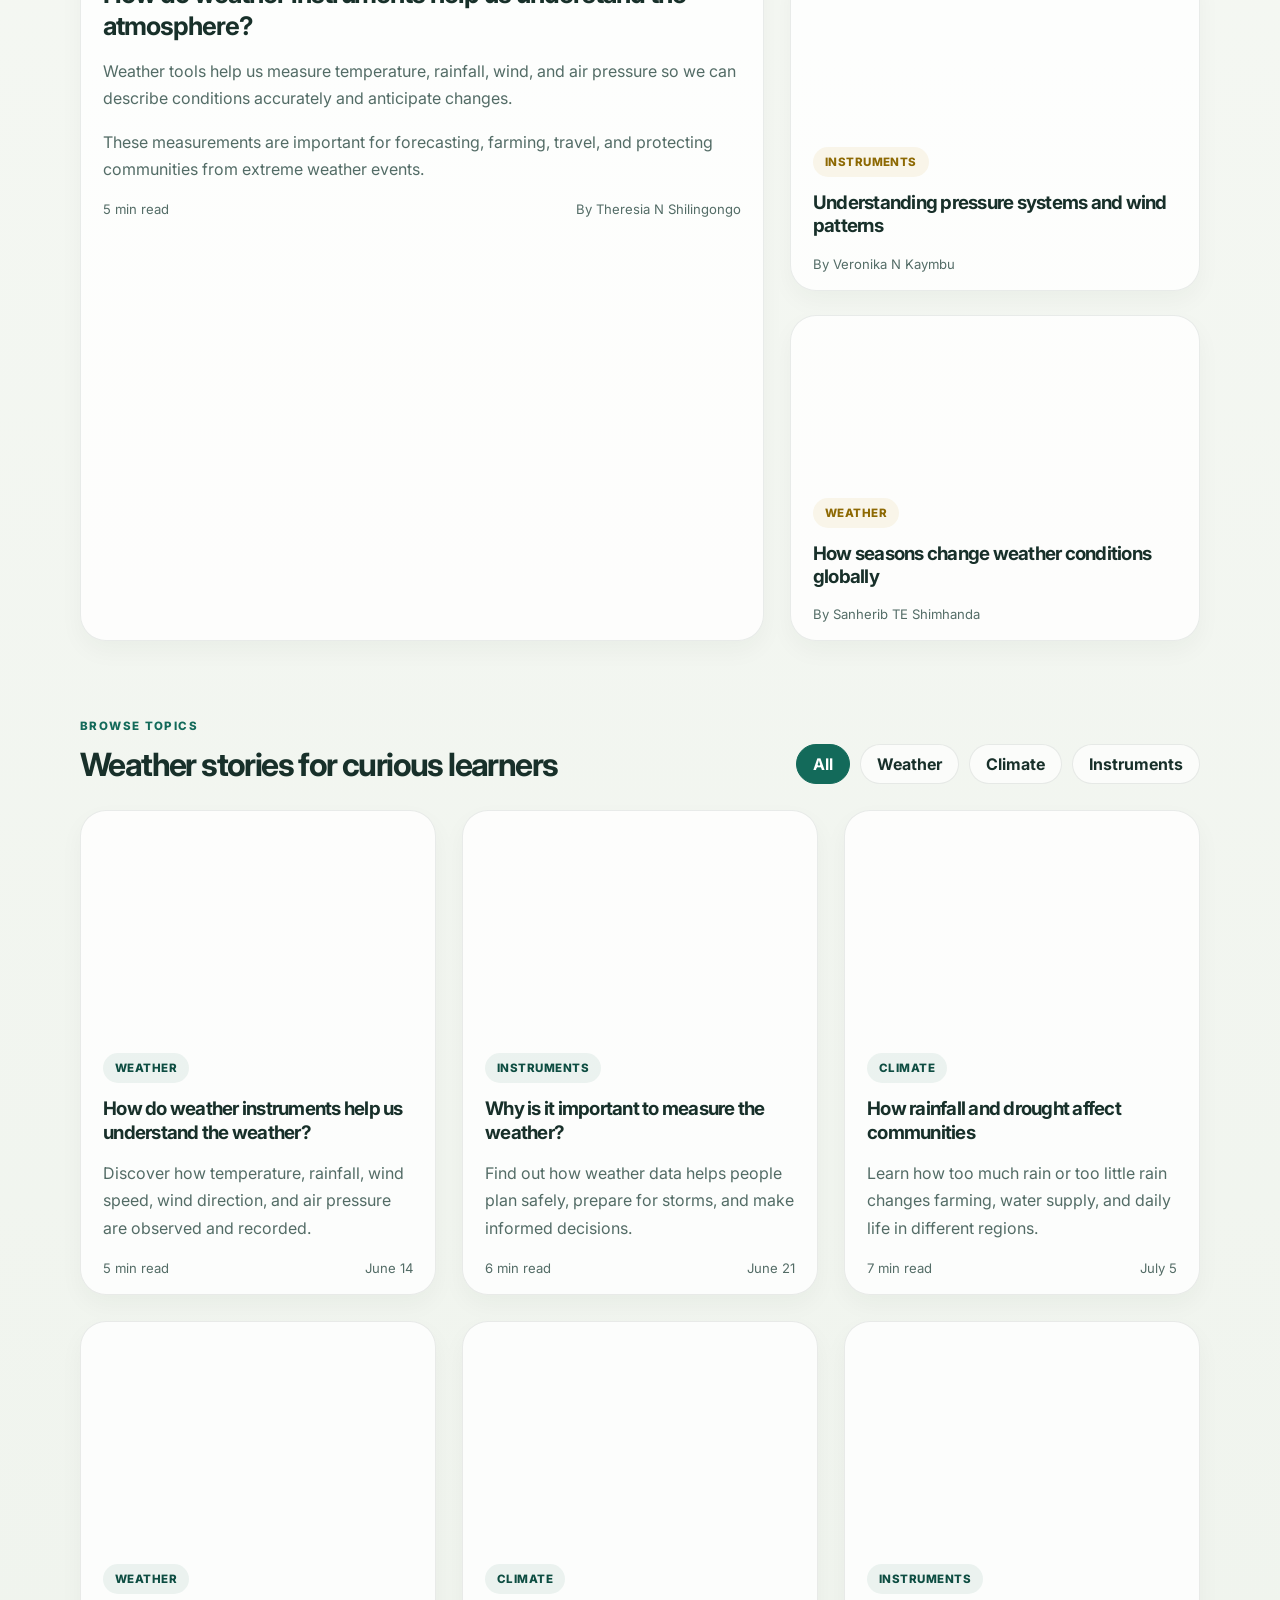
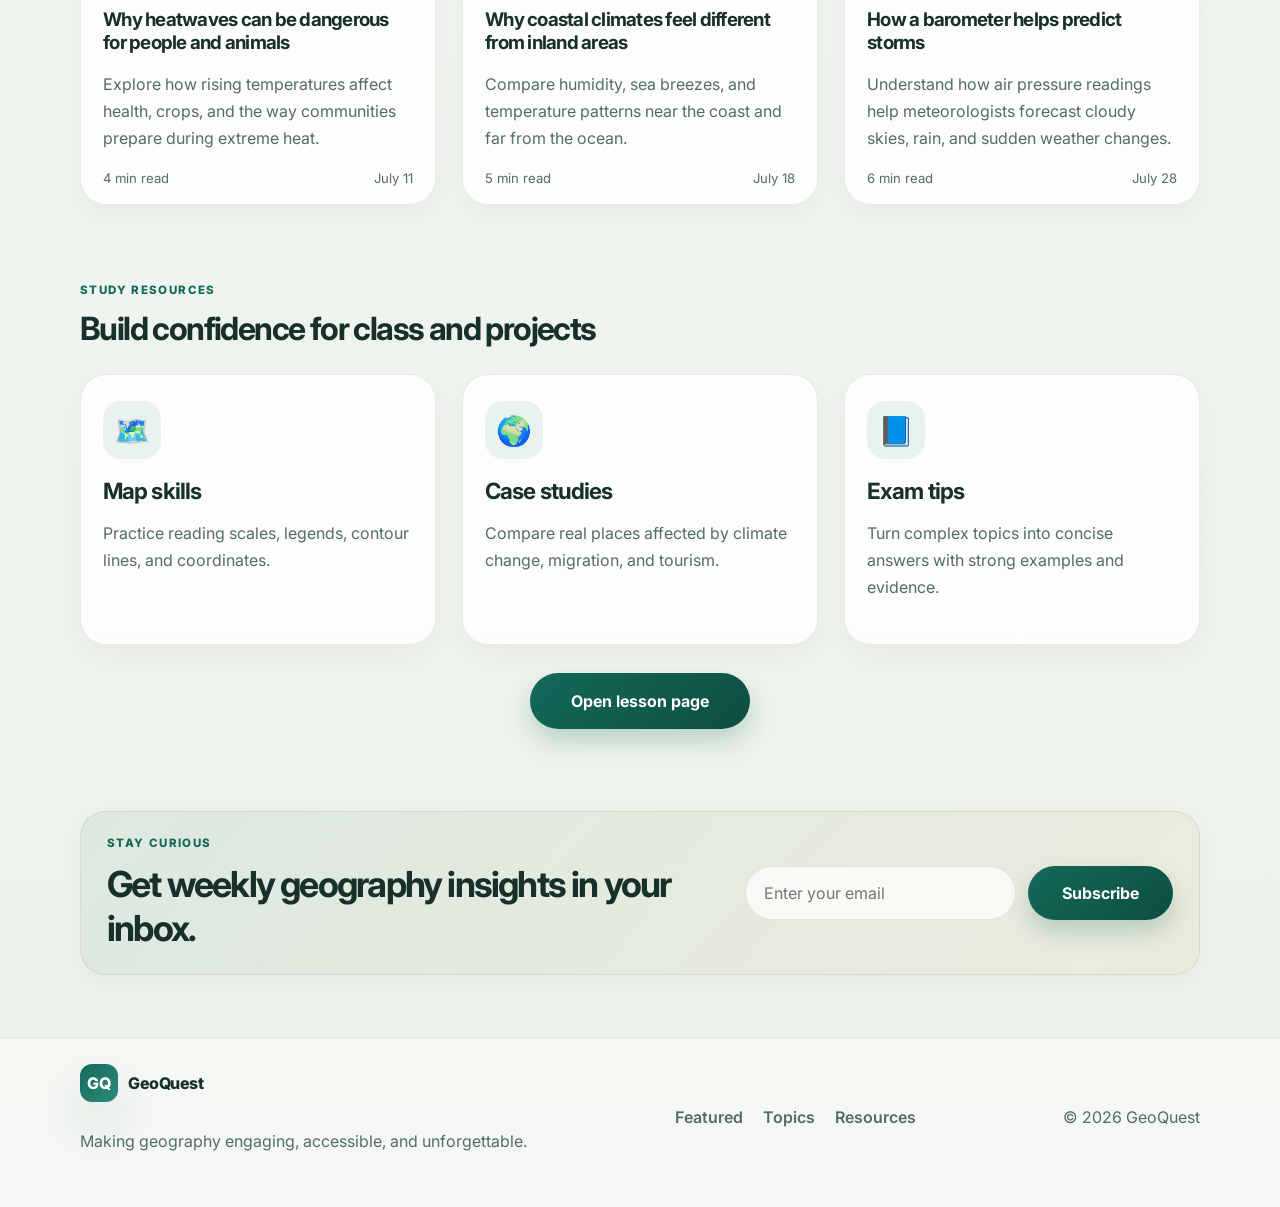
==== commit d3281eb3: "update presentation" ====
--- a/index.html
+++ b/index.html
@@ -106,7 +106,7 @@
               </p>
               <div class="meta-row">
                 <span>5 min read</span>
-                <span>By Mr Oiva</span>
+                <span>By Theresia N Shilingongo</span>
               </div>
             </div>
           </article>
@@ -117,6 +117,9 @@
               <div class="mini-copy">
                 <span class="badge alt">Climate</span>
                 <h3>Why tropical regions stay warm all year</h3>
+                <div class="meta-row">
+                  <span>By Miryam NN Nauyoma</span>
+                </div>
               </div>
             </article>
 
@@ -125,6 +128,31 @@
               <div class="mini-copy">
                 <span class="badge alt">Weather</span>
                 <h3>How weather shapes daily life and decision-making</h3>
+                <div class="meta-row">
+                  <span>By Erastus TO Kamati</span>
+                </div>
+              </div>
+            </article>
+
+            <article class="feature-card small-card">
+              <div class="mini-thumb thumb-climate"></div>
+              <div class="mini-copy">
+                <span class="badge alt">Instruments</span>
+                <h3>Understanding pressure systems and wind patterns</h3>
+                <div class="meta-row">
+                  <span>By Veronika N Kaymbu</span>
+                </div>
+              </div>
+            </article>
+
+            <article class="feature-card small-card">
+              <div class="mini-thumb thumb-river"></div>
+              <div class="mini-copy">
+                <span class="badge alt">Weather</span>
+                <h3>How seasons change weather conditions globally</h3>
+                <div class="meta-row">
+                  <span>By Sanherib TE Shimhanda</span>
+                </div>
               </div>
             </article>
           </aside>
--- a/styles.css
+++ b/styles.css
@@ -1150,7 +1150,8 @@
 
 @media (max-width: 900px) {
   .media-grid,
-  .quiz-grid {
+  .quiz-grid,
+  .resource-link-grid {
     grid-template-columns: 1fr;
   }
 }
